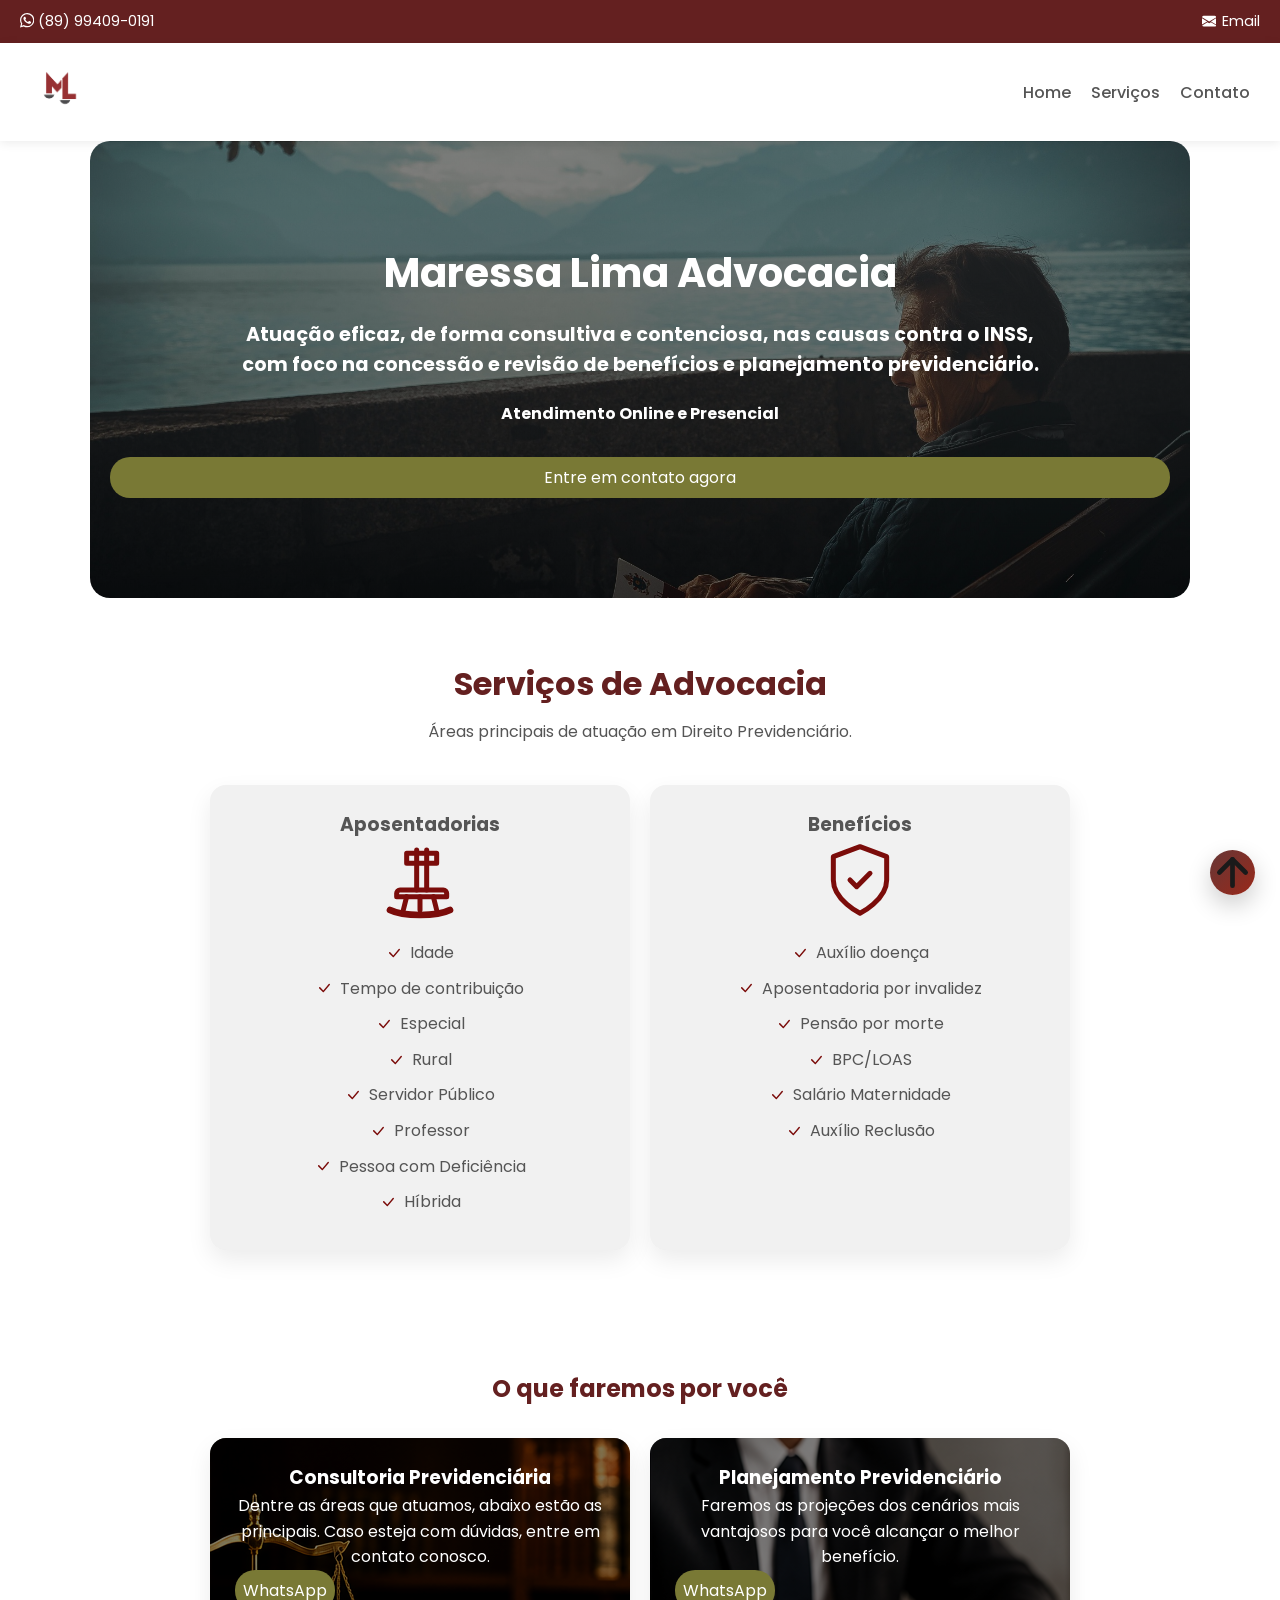
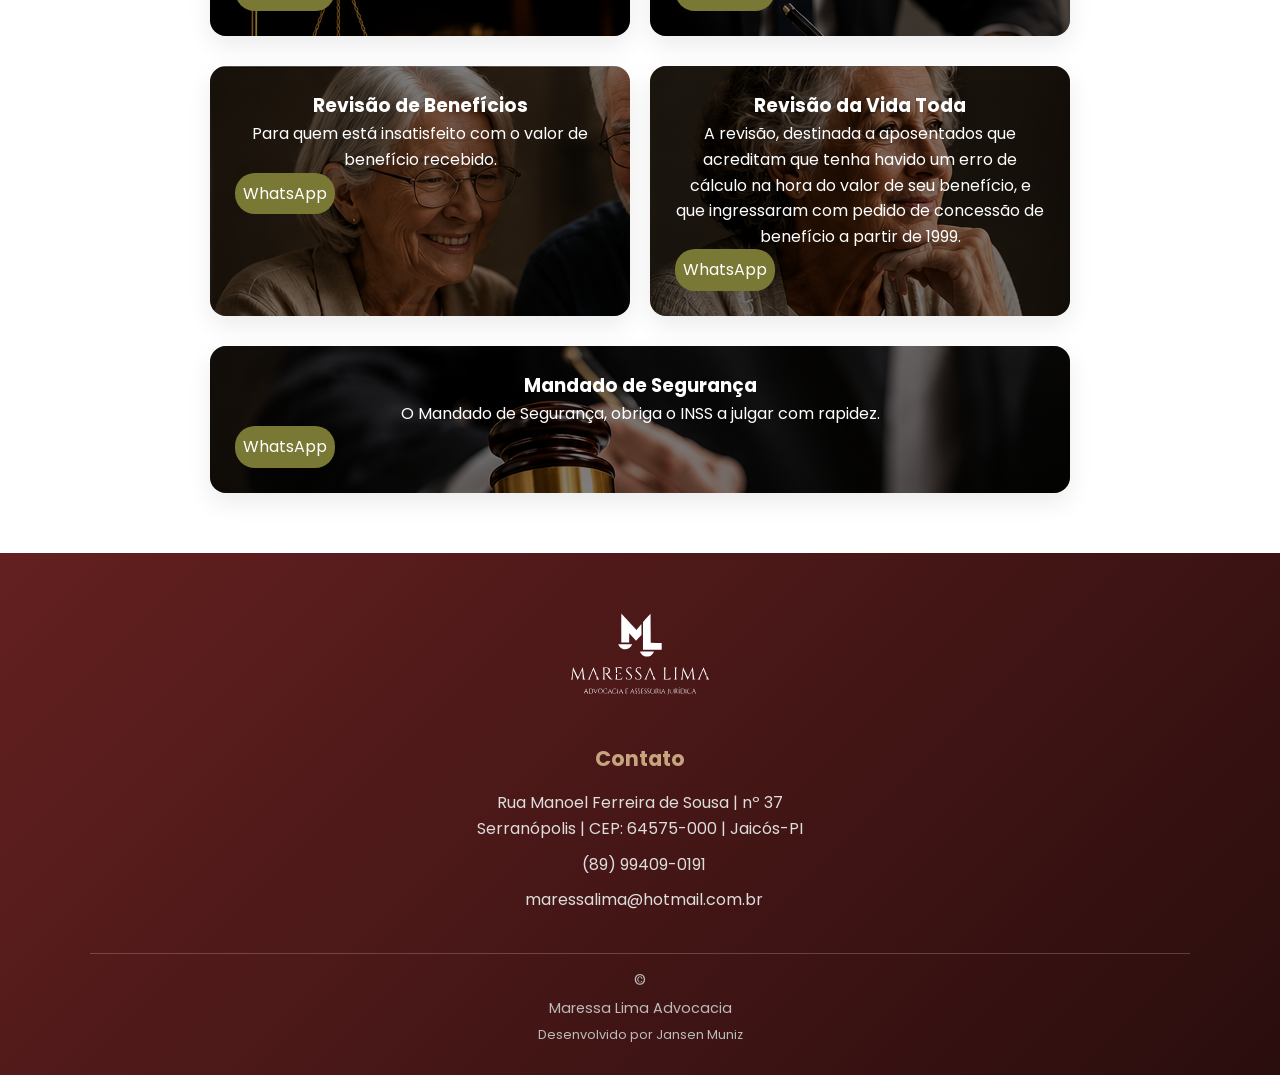
==== segunda-pagina.html @ 2fd58af0 "arquivos deletados e mudança de pasta de outros" ====
<!DOCTYPE html>
<html lang="pt-br">

<head>
  <meta charset="UTF-8">
  <meta name="viewport" content="width=device-width, initial-scale=1.0">
  <link rel="apple-touch-icon" sizes="180x180" href="assets/favicon/apple-touch-icon.png">
  <link rel="icon" type="image/png" sizes="32x32" href="assets/favicon/favicon-32x32.png">
  <link rel="icon" type="image/png" sizes="16x16" href="assets/favicon/favicon-16x16.png">

  <link rel="stylesheet" href="/css/style.css">

  <title>Maressa Lima | Advocacia</title>
</head>

<body>

  <!-- TOPO CONTATO -->
  <header class="cabecalho" id="topo">
    <a href="tel:(89)99409-0191">
      <svg xmlns="http://www.w3.org/2000/svg" width="1em" height="1em" viewBox="0 0 16 16" fill="currentColor"
        style="vertical-align: -0.125em;">
        <path
          d="M13.601 2.326A7.85 7.85 0 0 0 7.994 0C3.627 0 .068 3.558.064 7.926c0 1.399.366 2.76 1.057 3.965L0 16l4.204-1.102a7.9 7.9 0 0 0 3.79.965h.004c4.368 0 7.926-3.558 7.93-7.93A7.9 7.9 0 0 0 13.6 2.326zM7.994 14.521a6.6 6.6 0 0 1-3.356-.92l-.24-.144-2.494.654.666-2.433-.156-.251a6.56 6.56 0 0 1-1.007-3.505c0-3.626 2.957-6.584 6.591-6.584a6.56 6.56 0 0 1 4.66 1.931 6.56 6.56 0 0 1 1.928 4.66c-.004 3.639-2.961 6.592-6.592 6.592m3.69-4.936c-.202-.101-1.196-.588-1.381-.653-.185-.066-.32-.099-.455.101-.134.202-.519.653-.636.788-.117.135-.235.151-.437.051c-.202-.101-.852-.314-1.624-1.002-.6-.535-1.005-1.199-1.123-1.401-.117-.202-.012-.311.089-.412.091-.09.202-.235.302-.354.101-.12.134-.2.202-.336.066-.135.034-.253-.017-.354-.05-.101-.455-1.097-.623-1.505-.164-.397-.33-.343-.455-.349-.12-.006-.259-.008-.399-.008-.14 0-.368.053-.56.26-.192.207-.734.717-.734 1.748s.75 2.027.854 2.169c.105.14 1.474 2.251 3.57 3.157.5.216.89.345 1.197.443.502.16 0.957.137 1.319.083.404-.06 1.196-.489 1.365-.96.17-.472.17-.875.119-.96-.05-.084-.185-.134-.39-.235" />
      </svg>

      (89) 99409-0191
    </a>

    <a href="mailto:maressalima@hotmail.com.br"
      style="display: inline-flex; align-items: center; gap: 6px; text-decoration: none; color: inherit;">
      <svg xmlns="http://w3.org" width="1em" height="1em" viewBox="0 0 16 16" fill="currentColor"
        style="vertical-align: -0.125em;">
        <path
          d="M.05 3.555A2 2 0 0 1 2 2h12a2 2 0 0 1 1.95 1.555L8 8.414zM0 4.697v7.104l5.803-3.558zm.192 8.159 5.914-3.628L8 10.294l1.894-1.166 5.914 3.628a2 2 0 0 1-1.808 1.244H2a2 2 0 0 1-1.808-1.244L.192 12.856zm15.616-1.055V4.697l-5.803 3.546z" />
      </svg>
      Email
    </a>


  </header>

  <!-- MENU -->
  <header class="menu">

    <div class="div-logo">
      <img class="logo" src="./assets/img/logo1.png" alt="logo">
    </div>

    <nav>
      <ul class="menu-desktop">
        <li><a href="../index.html">Home</a></li>
        <li><a href="#servicos">Serviços</a></li>
        <li><a href="#contato">Contato</a></li>
      </ul>

      <div class="icone-menu">
        <button class="btn-menu" data-js="botao-menu-responsivo">

          <!-- ÍCONE HAMBÚRGUER -->
          <svg class="icone-menu-svg abrir" viewBox="0 0 24 24" width="24" height="24" stroke="currentColor" fill="none"
            stroke-width="2">
            <line x1="3" y1="6" x2="21" y2="6" />
            <line x1="3" y1="12" x2="21" y2="12" />
            <line x1="3" y1="18" x2="21" y2="18" />
          </svg>

          <!-- ÍCONE X -->
          <svg class="icone-menu-svg fechar" viewBox="0 0 24 24" width="24" height="24" stroke="currentColor"
            fill="none" stroke-width="2">
            <line x1="6" y1="6" x2="18" y2="18" />
            <line x1="6" y1="18" x2="18" y2="6" />
          </svg>

        </button>
      </div>
    </nav>

    <!-- 👇 MENU MOBILE -->
    <div class="menu-responsivo">
      <ul>
        <li><a href="../index.html">Home</a></li>
        <li><a href="#servicos">Serviços</a></li>
        <li><a href="#contato">Contato</a></li>
      </ul>
    </div>

  </header>

  <!-- HERO -->
  <main>

    <section class="conteudo-principal">

      <h1 class="titulo">Maressa Lima Advocacia</h1>

      <h2 class="texto-h2">
        Atuação eficaz, de forma consultiva e contenciosa, nas causas contra o INSS, com foco na concessão e revisão de
        benefícios e planejamento previdenciário.
      </h2>

      <h3 class="texto-h3">Atendimento Online e Presencial</h3>

      <a class="botao-wa" target="_blank" href="https://api.whatsapp.com/send?phone=5189994090191">
        Entre em contato agora
      </a>

    </section>

    <!-- SERVIÇOS -->
    <section class="servicos" id="servicos">

      <h2 class="titulo-servicos">Serviços de Advocacia</h2>

      <p class="subtexto-servicos">
        Áreas principais de atuação em Direito Previdenciário.
      </p>

      <div class="aposentadoria-beneficios">

        <div class="container-aposentadoria">
          <h3>Aposentadorias</h3>
          <svg class="imagem-aposentadoria-svg" xmlns="http://w3.org" viewBox="0 0 24 24" fill="none"
            stroke="currentColor" stroke-width="1.5" stroke-linecap="round" stroke-linejoin="round">
            <!-- Encosto da cadeira -->
            <path d="M14 3v12" />
            <path d="M11 3v12" />
            <path d="M8 4h9v3H8Z" />

            <!-- Assento -->
            <path d="M6 15h13a1 1 0 0 1 1 1v1H5v-1a1 1 0 0 1 1-1z" />

            <!-- Pernas da cadeira -->
            <path d="M8 17l-1 4" />
            <path d="M16 17l1 4" />
            <path d="M12 17v4" />

            <!-- A curvatura do balanço (base) -->
            <path d="M3 21c4 2 14 2 18 0" stroke-width="2" />
          </svg>

          <ul>
            <li>
              <svg class="svg-check" xmlns="http://w3.org" width="1em" height="1em" viewBox="0 0 16 16"
                fill="currentColor">
                <path
                  d="M12.736 3.97a.733.733 0 0 1 1.047 0c.286.289.29.756.01 1.05L7.88 12.01a.733.733 0 0 1-1.065.02L3.217 8.384a.757.757 0 0 1 0-1.06.733.733 0 0 1 1.047 0l3.052 3.093 5.4-6.425z" />
              </svg>
              Idade
            </li>
            <li>
              <svg class="svg-check" xmlns="http://w3.org" width="1em" height="1em" viewBox="0 0 16 16"
                fill="currentColor">
                <path
                  d="M12.736 3.97a.733.733 0 0 1 1.047 0c.286.289.29.756.01 1.05L7.88 12.01a.733.733 0 0 1-1.065.02L3.217 8.384a.757.757 0 0 1 0-1.06.733.733 0 0 1 1.047 0l3.052 3.093 5.4-6.425z" />
              </svg>
              Tempo de contribuição
            </li>
            <li>
              <svg class="svg-check" xmlns="http://w3.org" width="1em" height="1em" viewBox="0 0 16 16"
                fill="currentColor">
                <path
                  d="M12.736 3.97a.733.733 0 0 1 1.047 0c.286.289.29.756.01 1.05L7.88 12.01a.733.733 0 0 1-1.065.02L3.217 8.384a.757.757 0 0 1 0-1.06.733.733 0 0 1 1.047 0l3.052 3.093 5.4-6.425z" />
              </svg>
              Especial
            </li>
            <li>
              <svg class="svg-check" xmlns="http://w3.org" width="1em" height="1em" viewBox="0 0 16 16"
                fill="currentColor">
                <path
                  d="M12.736 3.97a.733.733 0 0 1 1.047 0c.286.289.29.756.01 1.05L7.88 12.01a.733.733 0 0 1-1.065.02L3.217 8.384a.757.757 0 0 1 0-1.06.733.733 0 0 1 1.047 0l3.052 3.093 5.4-6.425z" />
              </svg>
              Rural
            </li>
            <li>
              <svg class="svg-check" xmlns="http://w3.org" width="1em" height="1em" viewBox="0 0 16 16"
                fill="currentColor">
                <path
                  d="M12.736 3.97a.733.733 0 0 1 1.047 0c.286.289.29.756.01 1.05L7.88 12.01a.733.733 0 0 1-1.065.02L3.217 8.384a.757.757 0 0 1 0-1.06.733.733 0 0 1 1.047 0l3.052 3.093 5.4-6.425z" />
              </svg>
              Servidor Público
            </li>
            <li>
              <svg class="svg-check" xmlns="http://w3.org" width="1em" height="1em" viewBox="0 0 16 16"
                fill="currentColor">
                <path
                  d="M12.736 3.97a.733.733 0 0 1 1.047 0c.286.289.29.756.01 1.05L7.88 12.01a.733.733 0 0 1-1.065.02L3.217 8.384a.757.757 0 0 1 0-1.06.733.733 0 0 1 1.047 0l3.052 3.093 5.4-6.425z" />
              </svg>
              Professor
            </li>
            <li>
              <svg class="svg-check" xmlns="http://w3.org" width="1em" height="1em" viewBox="0 0 16 16"
                fill="currentColor">
                <path
                  d="M12.736 3.97a.733.733 0 0 1 1.047 0c.286.289.29.756.01 1.05L7.88 12.01a.733.733 0 0 1-1.065.02L3.217 8.384a.757.757 0 0 1 0-1.06.733.733 0 0 1 1.047 0l3.052 3.093 5.4-6.425z" />
              </svg>
              Pessoa com Deficiência
            </li>
            <li>
              <svg class="svg-check" xmlns="http://w3.org" width="1em" height="1em" viewBox="0 0 16 16"
                fill="currentColor">
                <path
                  d="M12.736 3.97a.733.733 0 0 1 1.047 0c.286.289.29.756.01 1.05L7.88 12.01a.733.733 0 0 1-1.065.02L3.217 8.384a.757.757 0 0 1 0-1.06.733.733 0 0 1 1.047 0l3.052 3.093 5.4-6.425z" />
              </svg>
              Híbrida
            </li>
          </ul>
        </div>

        <div class="container-beneficios">
          <h3>Benefícios</h3>
          <svg class="imagem-beneficios-svg" xmlns="http://w3.org" viewBox="0 0 24 24" fill="none" stroke="currentColor"
            stroke-width="1.5" stroke-linecap="round" stroke-linejoin="round">
            <path d="M12 22s8-4 8-10V5l-8-3-8 3v7c0 6 8 10 8 10z" />
            <path d="m9 12 2 2 4-4" />
          </svg>

          <ul>
            <li>
              <svg class="svg-check" xmlns="http://w3.org" width="1em" height="1em" viewBox="0 0 16 16"
                fill="currentColor">
                <path
                  d="M12.736 3.97a.733.733 0 0 1 1.047 0c.286.289.29.756.01 1.05L7.88 12.01a.733.733 0 0 1-1.065.02L3.217 8.384a.757.757 0 0 1 0-1.06.733.733 0 0 1 1.047 0l3.052 3.093 5.4-6.425z" />
              </svg>
              Auxílio doença
            </li>
            <li>
              <svg class="svg-check" xmlns="http://w3.org" width="1em" height="1em" viewBox="0 0 16 16"
                fill="currentColor">
                <path
                  d="M12.736 3.97a.733.733 0 0 1 1.047 0c.286.289.29.756.01 1.05L7.88 12.01a.733.733 0 0 1-1.065.02L3.217 8.384a.757.757 0 0 1 0-1.06.733.733 0 0 1 1.047 0l3.052 3.093 5.4-6.425z" />
              </svg>
              Aposentadoria por invalidez
            </li>
            <li>
              <svg class="svg-check" xmlns="http://w3.org" width="1em" height="1em" viewBox="0 0 16 16"
                fill="currentColor">
                <path
                  d="M12.736 3.97a.733.733 0 0 1 1.047 0c.286.289.29.756.01 1.05L7.88 12.01a.733.733 0 0 1-1.065.02L3.217 8.384a.757.757 0 0 1 0-1.06.733.733 0 0 1 1.047 0l3.052 3.093 5.4-6.425z" />
              </svg>
              Pensão por morte
            </li>
            <li>
              <svg class="svg-check" xmlns="http://w3.org" width="1em" height="1em" viewBox="0 0 16 16"
                fill="currentColor">
                <path
                  d="M12.736 3.97a.733.733 0 0 1 1.047 0c.286.289.29.756.01 1.05L7.88 12.01a.733.733 0 0 1-1.065.02L3.217 8.384a.757.757 0 0 1 0-1.06.733.733 0 0 1 1.047 0l3.052 3.093 5.4-6.425z" />
              </svg>
              BPC/LOAS
            </li>
            <li>
              <svg class="svg-check" xmlns="http://w3.org" width="1em" height="1em" viewBox="0 0 16 16"
                fill="currentColor">
                <path
                  d="M12.736 3.97a.733.733 0 0 1 1.047 0c.286.289.29.756.01 1.05L7.88 12.01a.733.733 0 0 1-1.065.02L3.217 8.384a.757.757 0 0 1 0-1.06.733.733 0 0 1 1.047 0l3.052 3.093 5.4-6.425z" />
              </svg>
              Salário Maternidade
            </li>
            <li>
              <svg class="svg-check" xmlns="http://w3.org" width="1em" height="1em" viewBox="0 0 16 16"
                fill="currentColor">
                <path
                  d="M12.736 3.97a.733.733 0 0 1 1.047 0c.286.289.29.756.01 1.05L7.88 12.01a.733.733 0 0 1-1.065.02L3.217 8.384a.757.757 0 0 1 0-1.06.733.733 0 0 1 1.047 0l3.052 3.093 5.4-6.425z" />
              </svg>
              Auxílio Reclusão
            </li>
          </ul>
        </div>

      </div>

    </section>

    <!-- OUTROS SERVIÇOS -->
    <section class="servicos">

      <h2>O que faremos por você</h2>
      <div class="container1">
        <div class="container-imagem consultoria">
          <h3>Consultoria Previdenciária</h3>
          <p>Dentre as áreas que atuamos, abaixo estão as principais. Caso esteja com dúvidas, entre em contato conosco.
          </p>
          <a class="botao-wa" target="_blank" href="#">
            WhatsApp
          </a>
        </div>

        <div class="container-imagem planejamento-previdenciario">
          <h3>Planejamento Previdenciário</h3>
          <p>Faremos as projeções dos cenários mais vantajosos para você alcançar o melhor benefício.</p>
          <a class="botao-wa" target="_blank" href="#">
            WhatsApp
          </a>
        </div>
      </div>

      <div class="container2">
        <div class="container-imagem revisao-beneficios">
          <h3>Revisão de Benefícios</h3>
          <p>Para quem está insatisfeito com o valor de benefício recebido.
          </p>
          <a class="botao-wa" target="_blank" href="#">
            WhatsApp
          </a>
        </div>

        <div class="container-imagem revisao-vida-toda">
          <h3>Revisão da Vida Toda</h3>
          <p>A revisão, destinada a aposentados que acreditam que tenha havido um erro de cálculo na hora do valor de
            seu benefício, e que ingressaram com pedido de concessão de benefício a partir de 1999.</p>
          <a class="botao-wa" target="_blank" href="#">
            WhatsApp
          </a>
        </div>
      </div>

      <div class="container3">
        <div class="container-imagem mandado-de-seguranca">
          <h3>Mandado de Segurança</h3>
          <p>O Mandado de Segurança, obriga o INSS a julgar com rapidez.</p>
          <a class="botao-wa" target="_blank" href="#">
            WhatsApp
          </a>
        </div>
      </div>
    </section>

  </main>

  <!-- FOOTER -->
  <footer class="rodape" id="contato">
    <div class="footer-container">

      <div class="footer-logo">
        <img src="assets\img\logo-footer.svg" alt="logo">
      </div>

      <div class="footer-contato">
        <h3>Contato</h3>

        <p>
          Rua Manoel Ferreira de Sousa | nº 37 <br>
          Serranópolis | CEP: 64575-000 | Jaicós-PI
        </p>

        <p>
          <i class="fa fa-whatsapp"></i> (89) 99409-0191
        </p>

        <p>
          <i class="fa fa-envelope"></i> maressalima@hotmail.com.br
        </p>
      </div>

      <div class="footer-copy">
        <p>
          &copy; <span data-js="ano"></span> Maressa Lima Advocacia
        </p>
        <span>Desenvolvido por Jansen Muniz</span>
      </div>

    </div>
  </footer>

  <div class="btn-topo" id="btnTopo">
    <svg xmlns="http://www.w3.org/2000/svg" viewBox="0 0 24 24" fill="none" stroke="currentColor" stroke-width="2.5"
      stroke-linecap="round" stroke-linejoin="round">
      <path d="M12 19V5"></path>
      <path d="M5 12l7-7 7 7"></path>
    </svg>
  </div>

  <script defer src="./js/script.js"></script>
</body>

</html>
---- css/style.css ----
@import url('https://fonts.googleapis.com/css2?family=Poppins:wght@300;400;500;600&display=swap');

:root {
  --cor-principal: #642020;
  --cor-principal-media: #7a2a2a;

  --cor-destaque: #c5a47e;
  --cor-destaque-hover: #a88963;

  --cor-fundo: #ffffff;
  --cor-texto: #aaaaaa;
  --cor-texto-secundario: #555;
}

/* RESET */
* {
  margin: 0;
  padding: 0;
  box-sizing: border-box;
  font-family: 'Poppins', sans-serif;
}

body {
  background: var(--cor-fundo);
  color: var(--cor-texto);
  line-height: 1.6;
}

html {
  scroll-behavior: smooth;
}

/* ================= HEADER TOPO ================= */

.cabecalho {
  display: flex;
  justify-content: space-between;
  padding: 10px 20px;
  background: var(--cor-principal);
  color: var(--cor-fundo);
  font-size: 0.9rem;
}

.cabecalho a,
.cabecalho i {
  color: var(--cor-fundo);
  text-decoration: none;
}

/* ================= MENU ================= */

.menu {
  display: flex;
  justify-content: space-between;
  align-items: center;
  padding: 15px 30px;
  background: #fff;
  box-shadow: 0 2px 10px rgba(0, 0, 0, 0.08);
  position: relative;
  z-index: 1000;
}

.menu ul {
  display: flex;
  list-style: none;
  gap: 20px;
}

nav a {
  text-decoration: none;
  color: var(--cor-texto-secundario);
  font-weight: 500;
  transition: 0.3s;
}

.logo {
  height: 60px;
}

nav li a:hover {
  color: var(--cor-principal);
}

/* ================= HERO / CONTEÚDO PRINCIPAL ================= */

.conteudo-principal {
  max-width: 1100px;
  margin: auto;
  text-align: center;

  padding: 100px 20px;

  background: linear-gradient(rgba(47, 47, 47, 0.55),
      rgba(0, 0, 0, 0.55)),
    url('/assets/img/imagem-princ.jpg');

  background-size: cover;
  background-position: center;

  border-radius: 20px;

  color: #fff;
}

.conteudo-principal .botao-wa {
  color: var(--cor-fundo);
  text-decoration: none;
  background-color: #797935;
  padding: 8px;
  border-radius: 20px;
  display: flex;
  align-items: center;
  justify-content: center;
  justify-self: center;
}

.conteudo-principal .botao-wa:hover {
  transform: translateY(-2px);
  transition: all 0.3s ease;
}

.titulo {
  font-size: 2.5rem;
  color: #fff;
  margin-bottom: 15px;
}

.texto-h2 {
  font-size: 1.2rem;
  color: #fff;
  max-width: 800px;
  margin: 0 auto 20px auto;
}

.texto-h3 {
  font-size: 1rem;
  margin-bottom: 30px;
  color: #fff;
}

/* ================= SERVIÇOS ================= */

.servicos {
  max-width: 900px;
  margin: auto;
  padding: 60px 20px;
  text-align: center;
}

.titulo-servicos {
  font-size: 2rem;
  color: var(--cor-principal);
  margin-bottom: 10px;
}

.subtexto-servicos {
  color: var(--cor-texto-secundario);
  max-width: 700px;
  margin: auto;
  margin-bottom: 40px;
}

/* CARDS */
.container-imagem {
  background: #fff;
  border-radius: 16px;
  padding: 25px;
  box-shadow: 0 10px 25px rgba(0, 0, 0, 0.08);
  transition: 0.3s;
}

.container-imagem:hover {
  transform: translateY(-5px);
}

/* GRID SERVIÇOS */
.container-aposentadoria,
.container-beneficios {
  background: #f1f1f1;
  border-radius: 16px;
  padding: 25px;
  box-shadow: 0 10px 25px rgba(0, 0, 0, 0.08);
  transition: 0.3s;
}

.container-aposentadoria:hover {
  transform: translateY(-5px);
}

.container-beneficios:hover {
  transform: translateY(-5px);
}

.container-aposentadoria ul,
.container-beneficios ul {
  list-style: none;
  padding: 0;
}

.container-aposentadoria li,
.container-beneficios li {
  display: flex;
  align-items: center;
  justify-content: center;
  gap: 8px;
  margin-bottom: 10px;
}

.aposentadoria-beneficios h3 {
  color: var(--cor-texto-secundario);
}

.svg-check {
  color: #7b0c0a;
  /* Cor verde para os checks, mude se preferir */
  flex-shrink: 0;
}

.imagem-beneficios-svg {
  width: 80px;
  /* Ajuste a largura conforme o seu design antigo */
  height: 80px;
  /* Ajuste a altura */
  color: #7b0c0a;
  /* Cor principal do traço (pode usar a cor da sua identidade visual) */
  display: block;
  margin: 0 auto 20px;
  /* Centraliza horizontalmente e dá espaço para a lista abaixo */
}

.imagem-aposentadoria-svg {
  width: 80px;
  /* Ajuste o tamanho para combinar com o layout */
  height: 80px;
  color: #7b0c0a;
  /* Altere para a cor de destaque do seu site */
  display: block;
  margin: 0 auto 20px;
  /* Centraliza e dá espaço para a lista */
}

.aposentadoria-beneficios,
.container1,
.container2,
.container3 {
  display: grid;
  grid-template-columns: repeat(auto-fit, minmax(240px, 1fr));
  gap: 20px;
  margin-top: 30px;
}

.container-imagem {
  background-size: cover;
  background-position: center;
  position: relative;
  color: white;
}

.container-imagem::before {
  content: "";
  position: absolute;
  inset: 0;
  background: rgba(0, 0, 0, 0.5);
  border-radius: inherit;
}

.container-imagem * {
  position: relative;
  z-index: 2;
}

.container-imagem .botao-wa {
  color: var(--cor-fundo);
  text-decoration: none;
  background-color: #797935;
  padding: 8px;
  border-radius: 20px;
  display: flex;
  align-items: center;
  justify-content: center;
  justify-self: center;
  width: 100px;
}

.container1 .consultoria {
  background: url('/assets/img/img1.png');
}

.container1 .planejamento-previdenciario {
  background: url('/assets/img/img2.png');
}

.container2 .revisao-beneficios {
  background: url('/assets/img/img3.png');
}

.container2 .revisao-vida-toda {
  background: url('/assets/img/img4.png');
}

.container3 .mandado-de-seguranca {
  background: url('/assets/img/img5.png');
}

.imagem-beneficios, .imagem-aposentadoria {
  width: 6rem;
}

/* TITULOS INTERNOS */
h2, h5, h6 {
  color: var(--cor-principal);
}

/* LISTAS */
ul {
  list-style: none;
  margin-top: 10px;
}

li {
  margin-bottom: 8px;
  color: var(--cor-texto-secundario);
}

i {
  color: var(--cor-destaque);
  margin-right: 6px;
}

/* =========================
   FOOTER PREMIUM
========================= */

.rodape {
  background: linear-gradient(135deg, #642020, #2a0d0d);
  color: #fff;
  padding: 60px 20px 30px;
}

.footer-container {
  max-width: 1100px;
  margin: auto;
  text-align: center;

  display: flex;
  flex-direction: column;
  gap: 30px;
}

/* LOGO */
.footer-logo img {
  width: 140px;
  margin-bottom: 10px;
}

/* CONTATO */
.footer-contato h3 {
  font-size: 1.3rem;
  margin-bottom: 15px;
  color: #c5a47e;
}

.footer-contato p {
  margin-bottom: 10px;
  color: #ddd;
}

.footer-contato i {
  margin-right: 8px;
  color: #c5a47e;
}

/* COPY */
.footer-copy {
  border-top: 1px solid rgba(255, 255, 255, 0.2);
  padding-top: 15px;
  font-size: 0.9rem;
  color: #bbb;
}

.footer-copy span {
  display: block;
  margin-top: 5px;
  font-size: 0.8rem;
}

.btn-topo {
  opacity: 1 !important;
  visibility: visible !important;
}

/* BOTÃO VOLTAR AO TOPO */
.btn-topo {
  position: fixed;
  bottom: 25px;
  right: 25px;

  width: 45px;
  height: 45px;

  background: linear-gradient(135deg, #663737, #9a2819);
  color: #1a1a1a;

  display: flex;
  align-items: center;
  justify-content: center;

  border-radius: 50%;
  cursor: pointer;

  box-shadow: 0 10px 25px rgba(0, 0, 0, 0.2);

  opacity: 0;
  visibility: hidden;
  transform: translateY(20px);

  transition: all 0.3s ease;
  z-index: 9999;
}

.btn-topo:hover {
  transform: translateY(-3px);
}

/* ================= MENU RESPONSIVO ================= */

.menu-responsivo {
  position: absolute;
  top: 100%;
  left: 0;
  width: 100%;
  background: white;
  box-shadow: 0 10px 30px rgba(0, 0, 0, 0.08);
  border-radius: 0 0 12px 12px;

  transform: translateY(-20px);
  opacity: 0;
  pointer-events: none;

  transition: 0.3s ease;

  z-index: 9999;
}

.icone-menu-svg.fechar {
  display: none;
}

.btn-menu.ativo .abrir {
  display: none;
}

.btn-menu.ativo .fechar {
  display: block;
}

/* 🔥 QUANDO ABRE */
.menu-responsivo.abrir {
  transform: translateY(0);
  opacity: 1;
  pointer-events: auto;
}

/* ITENS */
.menu-responsivo ul {
  list-style: none;
  padding: 20px;
  text-align: center;
}

.menu-responsivo li {
  margin: 15px 0;
}

.menu-responsivo a {
  text-decoration: none;
  color: #1a1a1a;
  font-size: 1.1rem;
}

/* BOTÃO MENU */
.btn-menu {
  width: 44px;
  height: 44px;
  display: flex;
  align-items: center;
  justify-content: center;
  background: transparent;
  border: none;
  border-radius: 10px;
  cursor: pointer;
}

/* DESKTOP */
.menu-desktop {
  display: flex;
}

.icone-menu {
  display: none;
}

/* ================= RESPONSIVO ================= */
@media (max-width: 1024px) {
  .conteudo-principal {
    background: linear-gradient(rgba(0, 0, 0, 0.55),
        rgba(0, 0, 0, 0.55)),
      url('/assets/img/imagem-princ-reduzida.jpg');

    background-size: cover;
    background-position: center;
  }
}

@media (max-width: 768px) {
  .menu ul {
    display: none;
  }

  .menu-responsivo ul {
    display: block;
  }

  .icone-menu {
    display: block;
  }

  .titulo {
    font-size: 1.8rem;
  }

  .texto-h2 {
    font-size: 1rem;
  }

  .container-rodape {
    flex-direction: column;
    text-align: center;
  }

  .container-imagem {
    padding: 15px;
    /* diminui o espaço interno */
    min-height: 180px;
    /* controla altura do card */
    background-size: cover;
    /* mantém proporção */
  }

  .container-imagem h3 {
    font-size: 1rem;
  }

  .container-imagem p {
    font-size: 0.85rem;
  }

}

@media (max-width: 760px) {
  .aposentadoria-beneficios {
    display: flex;
    flex-direction: column;
  }
}

@media (max-width: 725px) {

  .servicos .container1,
  .servicos .container2 {
    display: flex;
    flex-direction: column;
  }
}

@media (max-width: 480px) {

  .container-imagem {
    min-height: 150px;
    padding: 12px;
  }

  .container-imagem h3 {
    font-size: 0.9rem;
  }

  .container-imagem p {
    font-size: 0.8rem;
  }

}
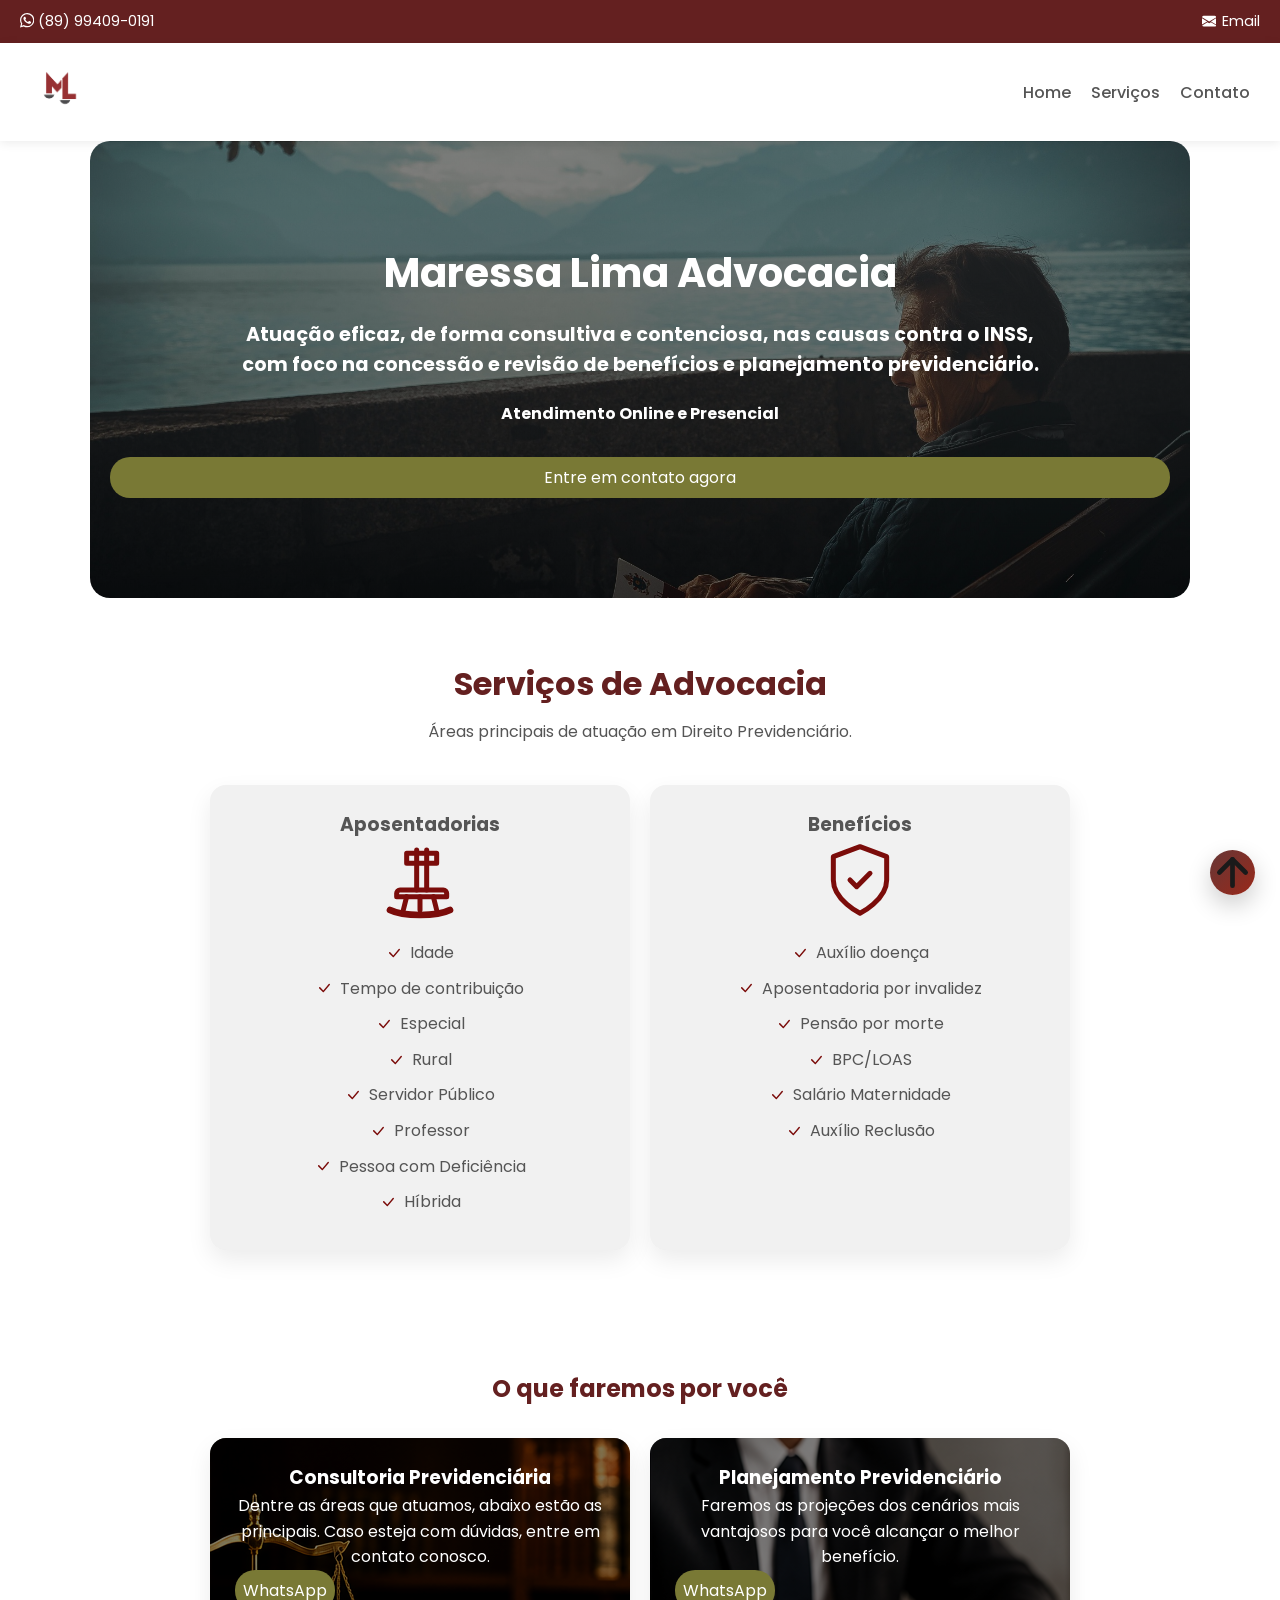
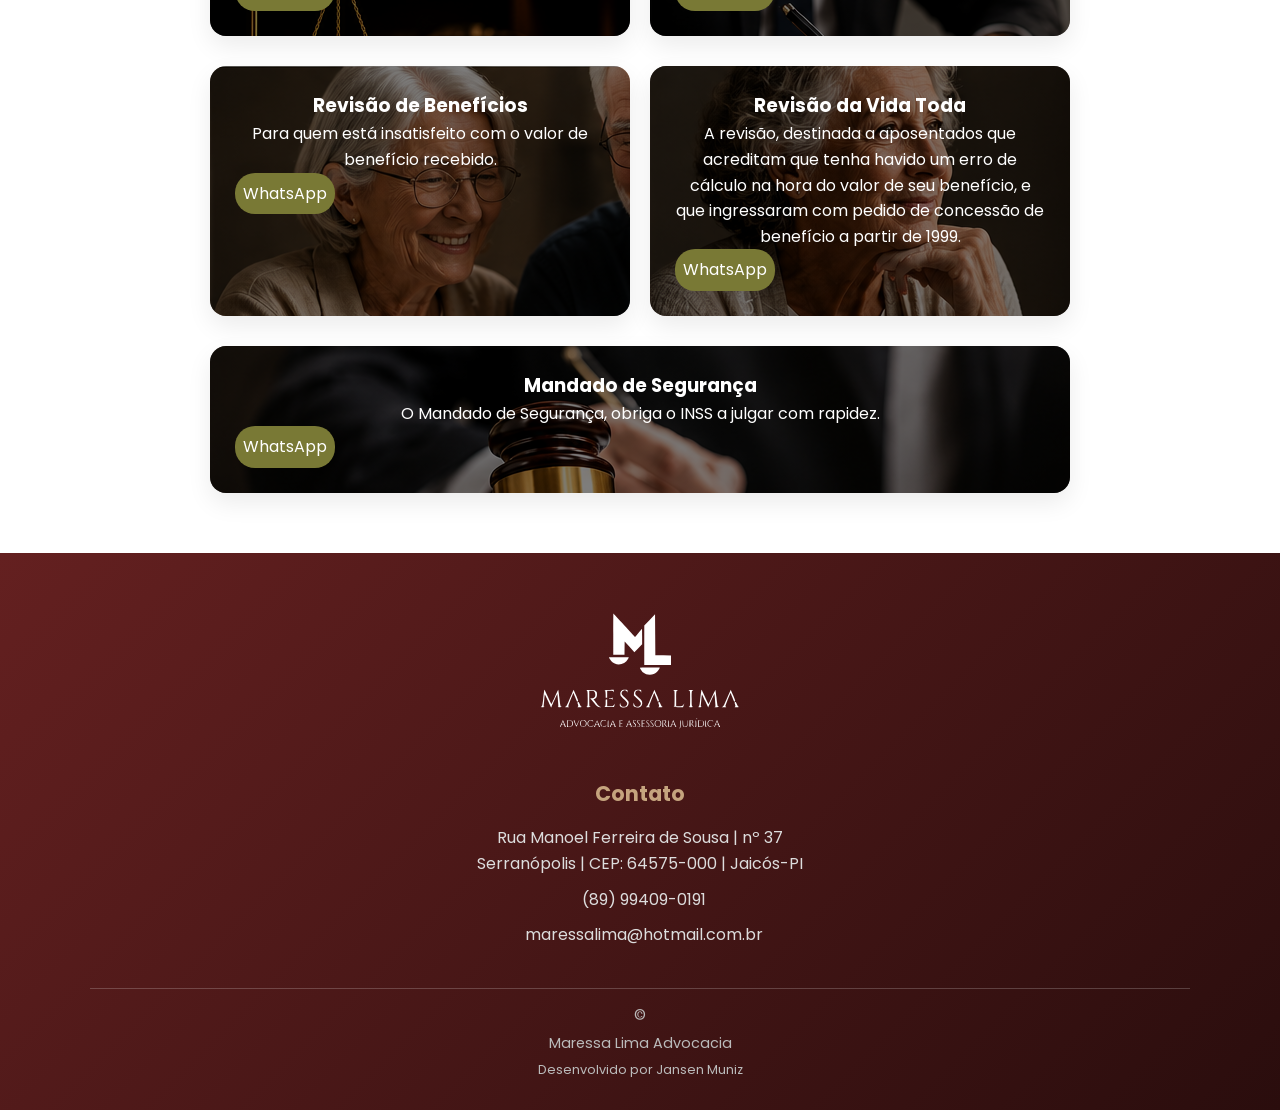
==== commit c5f55b29: "style.css e segunda-pagina.html" ====
--- a/segunda-pagina.html
+++ b/segunda-pagina.html
@@ -8,7 +8,7 @@
   <link rel="icon" type="image/png" sizes="32x32" href="assets/favicon/favicon-32x32.png">
   <link rel="icon" type="image/png" sizes="16x16" href="assets/favicon/favicon-16x16.png">
 
-  <link rel="stylesheet" href="/css/style.css">
+  <link rel="stylesheet" href="css/style.css">
 
   <title>Maressa Lima | Advocacia</title>
 </head>
@@ -332,7 +332,7 @@
     <div class="footer-container">
 
       <div class="footer-logo">
-        <img src="assets\img\logo-footer.svg" alt="logo">
+        <img src="./assets/img/logo-footer.svg" alt="logo">
       </div>
 
       <div class="footer-contato">
@@ -370,7 +370,7 @@
     </svg>
   </div>
 
-  <script defer src="./js/script.js"></script>
+  <script defer src="js/script.js"></script>
 </body>
 
 </html>
--- a/css/style.css
+++ b/css/style.css
@@ -92,14 +92,14 @@
 
   background: linear-gradient(rgba(47, 47, 47, 0.55),
       rgba(0, 0, 0, 0.55)),
-    url('/assets/img/imagem-princ.jpg');
+    url('../assets/img/imagem-princ.jpg');
 
   background-size: cover;
   background-position: center;
 
   border-radius: 20px;
 
-  color: #fff;
+  color: var(--cor-fundo);
 }
 
 .conteudo-principal .botao-wa {
@@ -283,23 +283,23 @@
 }
 
 .container1 .consultoria {
-  background: url('/assets/img/img1.png');
+  background: url('../assets/img/img1.png');
 }
 
 .container1 .planejamento-previdenciario {
-  background: url('/assets/img/img2.png');
+  background: url('../assets/img/img2.png');
 }
 
 .container2 .revisao-beneficios {
-  background: url('/assets/img/img3.png');
+  background: url('../assets/img/img3.png');
 }
 
 .container2 .revisao-vida-toda {
-  background: url('/assets/img/img4.png');
+  background: url('../assets/img/img4.png');
 }
 
 .container3 .mandado-de-seguranca {
-  background: url('/assets/img/img5.png');
+  background: url('../assets/img/img5.png');
 }
 
 .imagem-beneficios, .imagem-aposentadoria {
@@ -349,7 +349,7 @@
 
 /* LOGO */
 .footer-logo img {
-  width: 140px;
+  width: 200px;
   margin-bottom: 10px;
 }
 
@@ -505,7 +505,7 @@
   .conteudo-principal {
     background: linear-gradient(rgba(0, 0, 0, 0.55),
         rgba(0, 0, 0, 0.55)),
-      url('/assets/img/imagem-princ-reduzida.jpg');
+      url('../assets/img/imagem-princ-reduzida.jpg');
 
     background-size: cover;
     background-position: center;
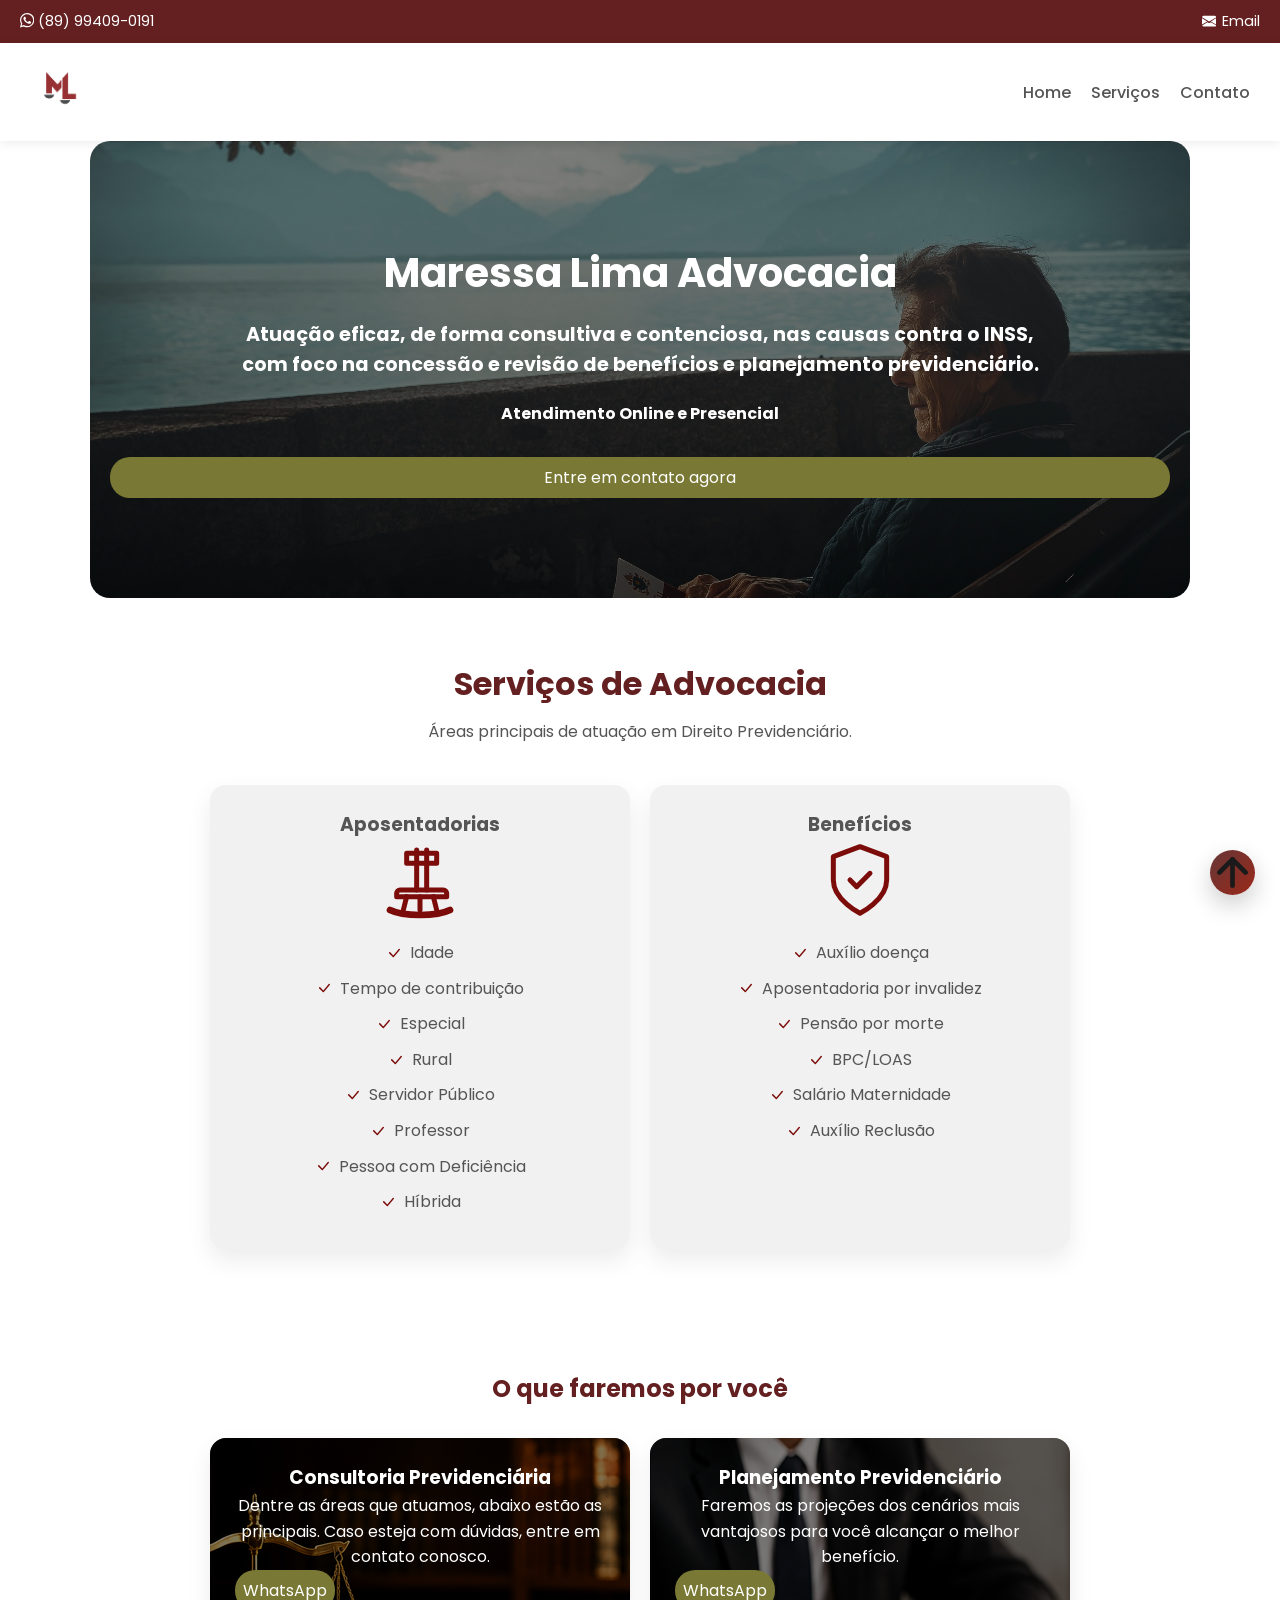
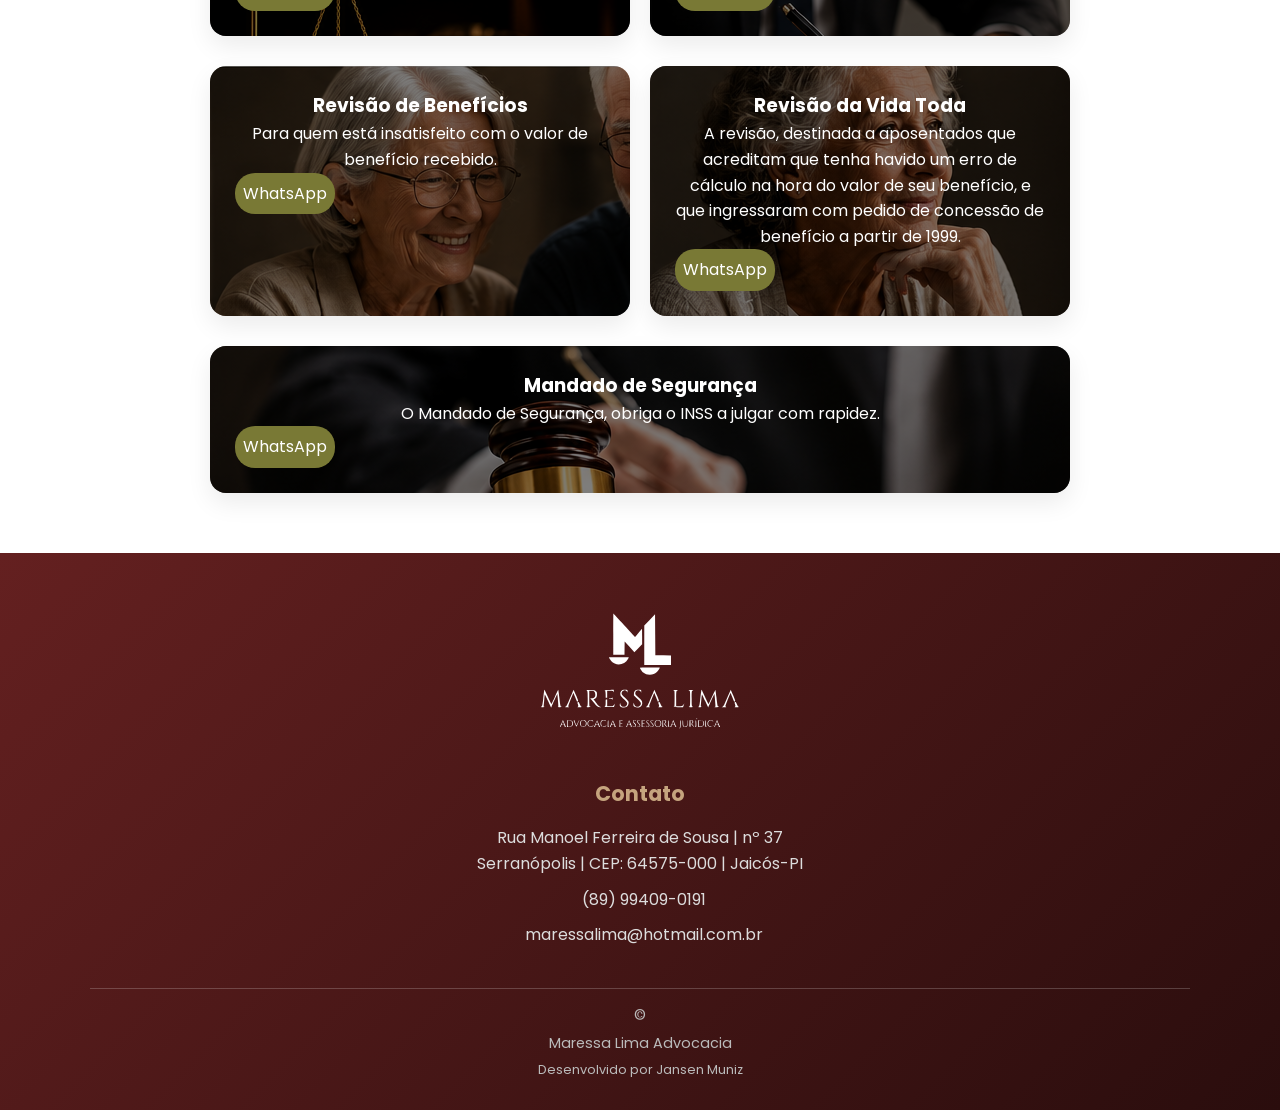
==== commit f8e74f29: "Arquivos deletados e novas animações" ====
--- a/segunda-pagina.html
+++ b/segunda-pagina.html
@@ -92,14 +92,14 @@
 
     <section class="conteudo-principal">
 
-      <h1 class="titulo">Maressa Lima Advocacia</h1>
-
-      <h2 class="texto-h2">
+      <h1 class="titulo animar">Maressa Lima Advocacia</h1>
+
+      <h2 class="texto-h2 animar delay-1">
         Atuação eficaz, de forma consultiva e contenciosa, nas causas contra o INSS, com foco na concessão e revisão de
         benefícios e planejamento previdenciário.
       </h2>
 
-      <h3 class="texto-h3">Atendimento Online e Presencial</h3>
+      <h3 class="texto-h3 animar delay-2">Atendimento Online e Presencial</h3>
 
       <a class="botao-wa" target="_blank" href="https://api.whatsapp.com/send?phone=5189994090191">
         Entre em contato agora
@@ -280,7 +280,7 @@
           <h3>Consultoria Previdenciária</h3>
           <p>Dentre as áreas que atuamos, abaixo estão as principais. Caso esteja com dúvidas, entre em contato conosco.
           </p>
-          <a class="botao-wa" target="_blank" href="#">
+          <a class="botao-wa" target="_blank" href="https://api.whatsapp.com/send?phone=5189994090191">
             WhatsApp
           </a>
         </div>
@@ -288,7 +288,7 @@
         <div class="container-imagem planejamento-previdenciario">
           <h3>Planejamento Previdenciário</h3>
           <p>Faremos as projeções dos cenários mais vantajosos para você alcançar o melhor benefício.</p>
-          <a class="botao-wa" target="_blank" href="#">
+          <a class="botao-wa" target="_blank" href="https://api.whatsapp.com/send?phone=5189994090191">
             WhatsApp
           </a>
         </div>
@@ -299,7 +299,7 @@
           <h3>Revisão de Benefícios</h3>
           <p>Para quem está insatisfeito com o valor de benefício recebido.
           </p>
-          <a class="botao-wa" target="_blank" href="#">
+          <a class="botao-wa" target="_blank" href="https://api.whatsapp.com/send?phone=5189994090191">
             WhatsApp
           </a>
         </div>
@@ -308,7 +308,7 @@
           <h3>Revisão da Vida Toda</h3>
           <p>A revisão, destinada a aposentados que acreditam que tenha havido um erro de cálculo na hora do valor de
             seu benefício, e que ingressaram com pedido de concessão de benefício a partir de 1999.</p>
-          <a class="botao-wa" target="_blank" href="#">
+          <a class="botao-wa" target="_blank" href="https://api.whatsapp.com/send?phone=5189994090191">
             WhatsApp
           </a>
         </div>
@@ -318,7 +318,7 @@
         <div class="container-imagem mandado-de-seguranca">
           <h3>Mandado de Segurança</h3>
           <p>O Mandado de Segurança, obriga o INSS a julgar com rapidez.</p>
-          <a class="botao-wa" target="_blank" href="#">
+          <a class="botao-wa" target="_blank" href="https://api.whatsapp.com/send?phone=5189994090191">
             WhatsApp
           </a>
         </div>
--- a/css/style.css
+++ b/css/style.css
@@ -422,6 +422,30 @@
   transform: translateY(-3px);
 }
 
+/* ANIMAÇÃO BASE */
+.animar {
+  opacity: 0;
+  transform: translateY(20px);
+  animation: subir 0.8s ease forwards;
+}
+
+/* DELAYS */
+.delay-1 {
+  animation-delay: 0.3s;
+}
+
+.delay-2 {
+  animation-delay: 0.6s;
+}
+
+/* KEYFRAMES */
+@keyframes subir {
+  to {
+    opacity: 1;
+    transform: translateY(0);
+  }
+}
+
 /* ================= MENU RESPONSIVO ================= */
 
 .menu-responsivo {
